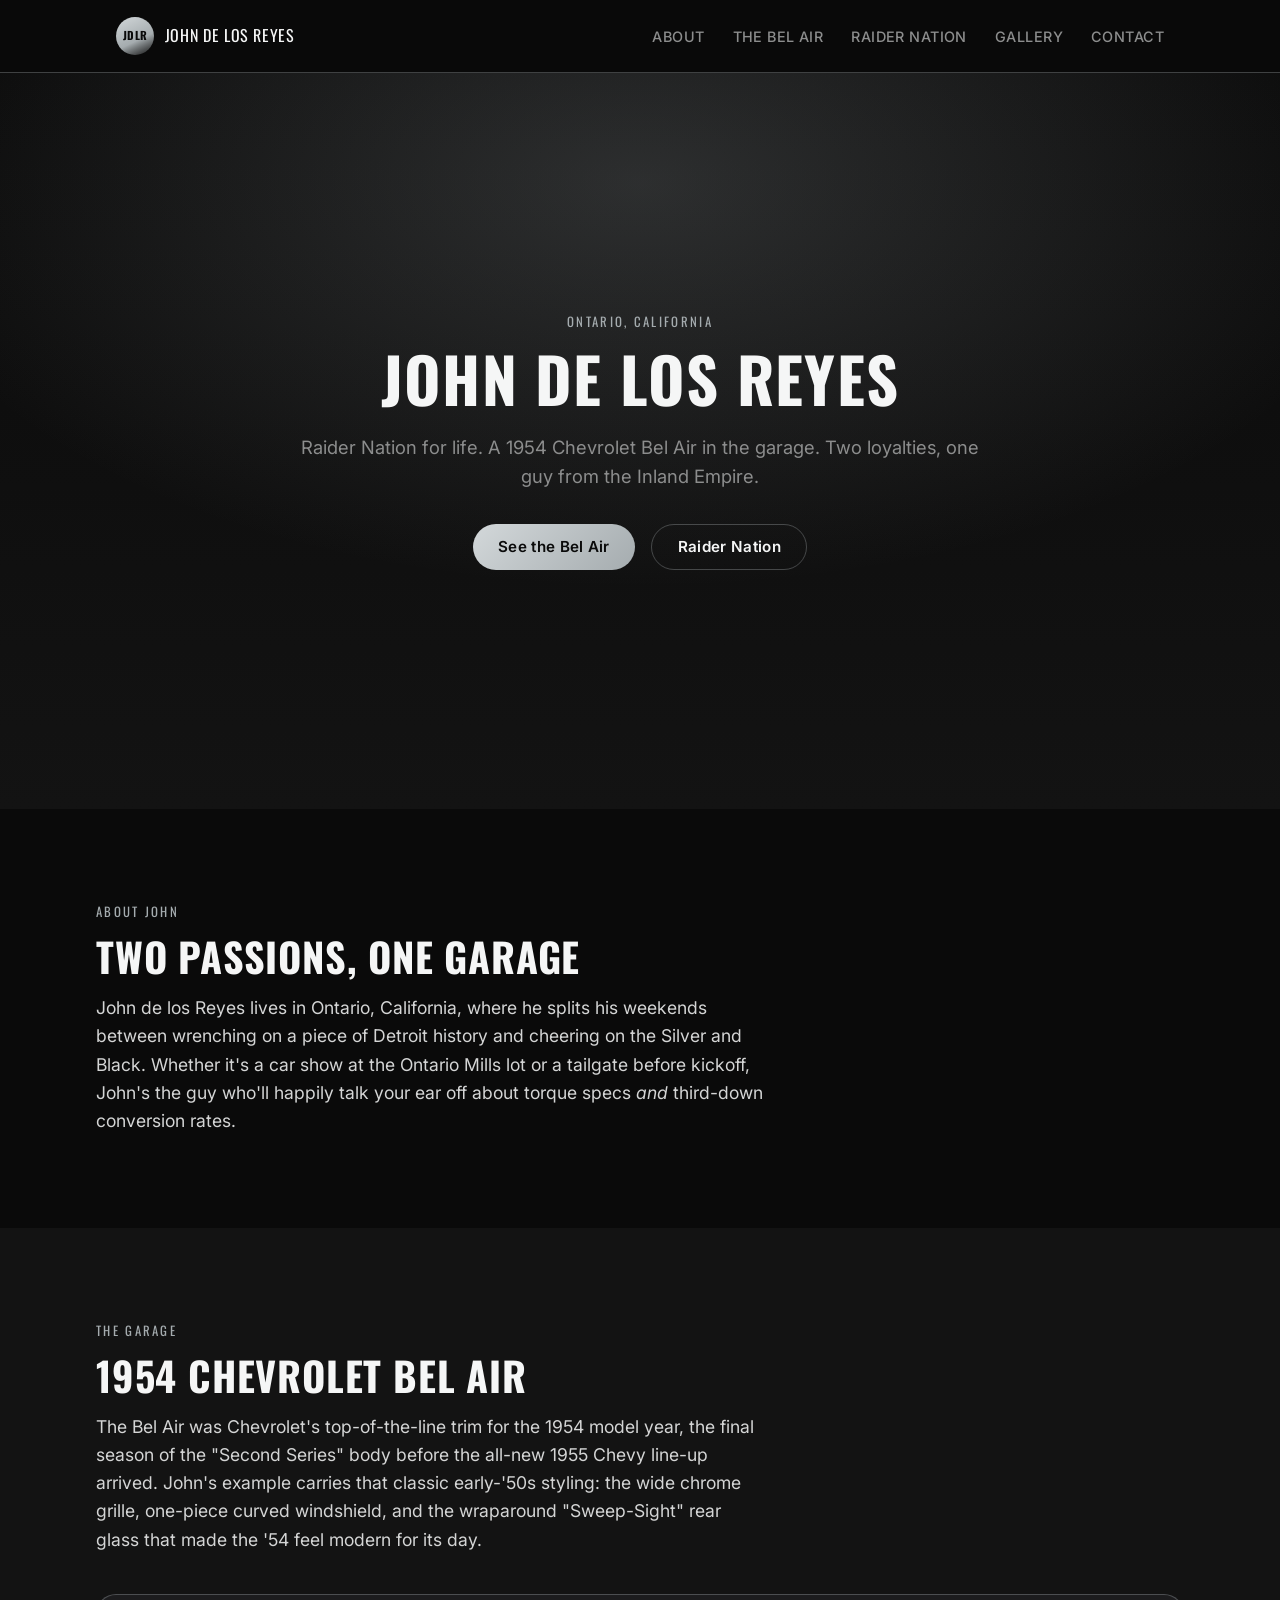
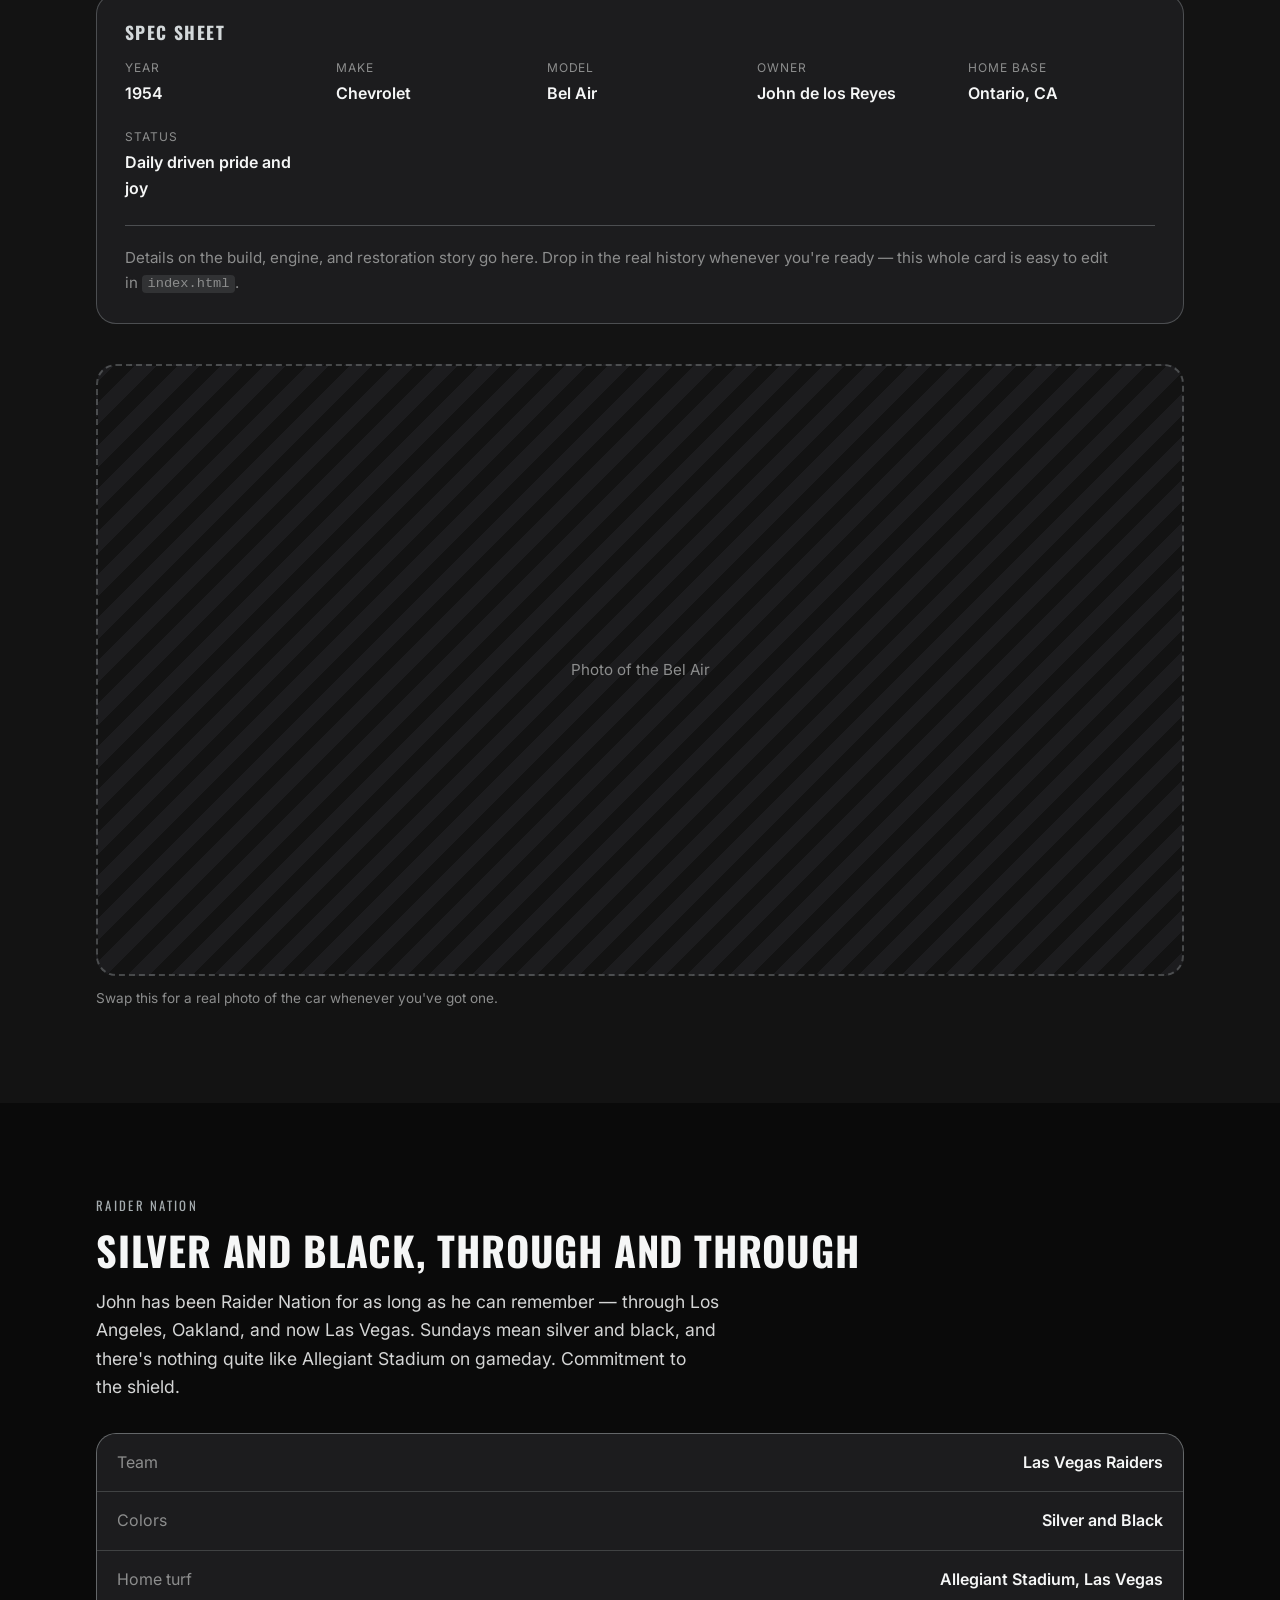
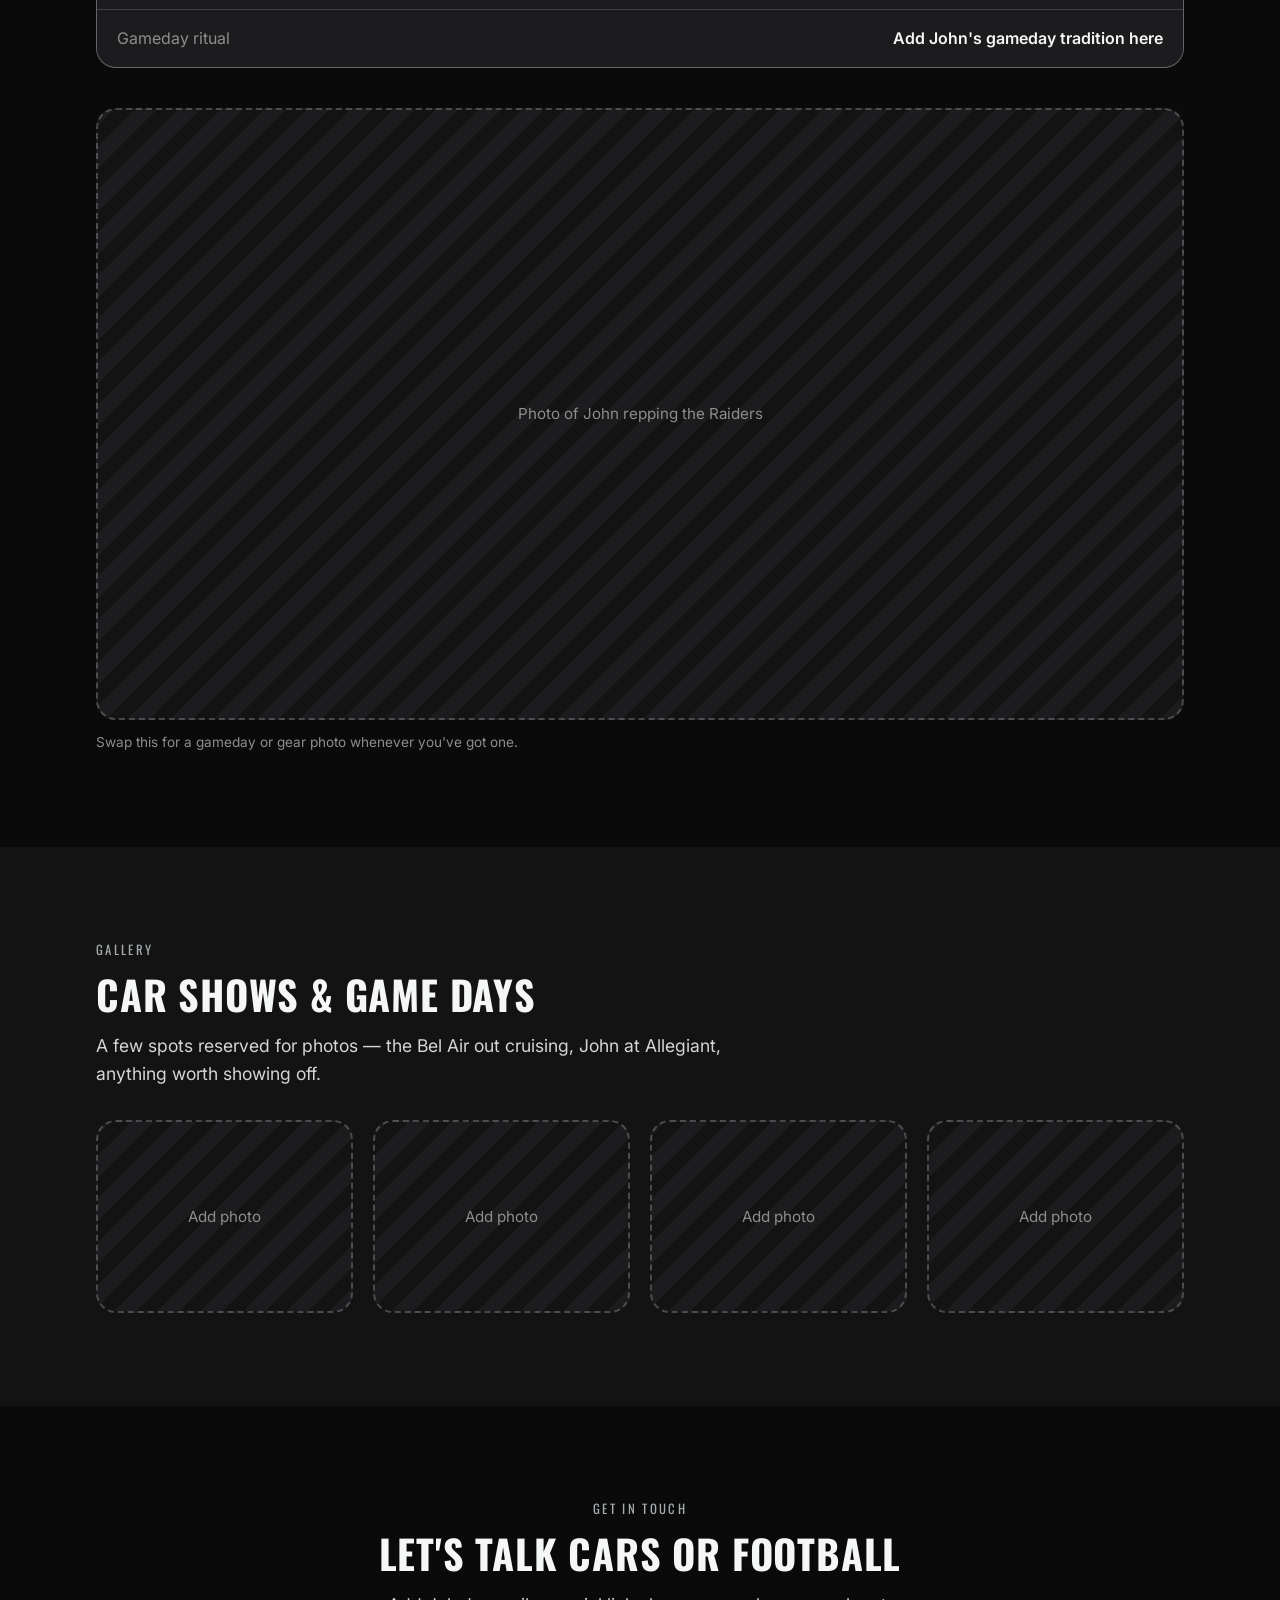
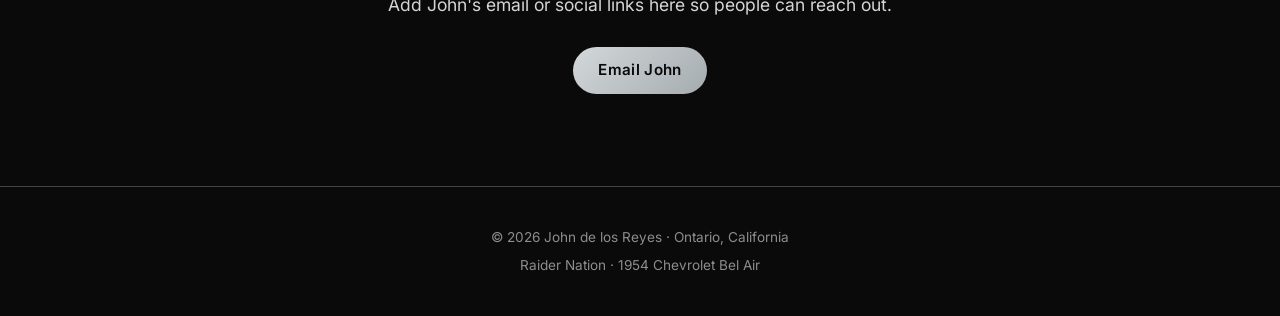
==== index.html @ 8a228792 "Add initial website structure and styles - Create index.html for the main page layout and content. -" ====
<!DOCTYPE html>
<html lang="en">
<head>
  <meta charset="utf-8">
  <meta name="viewport" content="width=device-width, initial-scale=1.0">
  <title>John de los Reyes | Raider Nation &amp; Classic Steel</title>
  <meta name="description" content="John de los Reyes — Ontario, California. Las Vegas Raiders diehard and proud owner of a 1954 Chevrolet Bel Air.">
  <meta name="theme-color" content="#0d0d0d">
  <link rel="icon" href="assets/favicon.svg" type="image/svg+xml">
  <link rel="stylesheet" href="css/styles.css">
</head>
<body>

  <a href="#content" class="skip-link">Skip to content</a>

  <header class="site-header">
    <div class="header-inner">
      <a class="brand" href="#top">
        <span class="brand-mark" aria-hidden="true">JDLR</span>
        <span class="brand-name">John de los Reyes</span>
      </a>

      <nav class="primary-nav" aria-label="Primary">
        <ul>
          <li><a href="#about">About</a></li>
          <li><a href="#bel-air">The Bel Air</a></li>
          <li><a href="#raiders">Raider Nation</a></li>
          <li><a href="#gallery">Gallery</a></li>
          <li><a href="#contact">Contact</a></li>
        </ul>
      </nav>

      <button type="button" class="menu-button" popovertarget="mobile-nav" popovertargetaction="toggle" aria-label="Open menu">
        <svg viewBox="0 0 24 24" aria-hidden="true" focusable="false"><path d="M3 6h18M3 12h18M3 18h18" stroke="currentColor" stroke-width="2" stroke-linecap="round"/></svg>
      </button>
    </div>

    <nav id="mobile-nav" popover class="mobile-nav" aria-label="Mobile">
      <ul>
        <li><a href="#about">About</a></li>
        <li><a href="#bel-air">The Bel Air</a></li>
        <li><a href="#raiders">Raider Nation</a></li>
        <li><a href="#gallery">Gallery</a></li>
        <li><a href="#contact">Contact</a></li>
      </ul>
    </nav>
  </header>

  <main id="content" tabindex="-1">

    <section id="top" class="hero">
      <div class="hero-bg" aria-hidden="true"></div>
      <div class="hero-inner reveal">
        <p class="eyebrow">Ontario, California</p>
        <h1>John de los Reyes</h1>
        <p class="hero-tagline">Raider Nation for life. A 1954 Chevrolet Bel Air in the garage. Two loyalties, one guy from the Inland Empire.</p>
        <div class="hero-actions">
          <a class="button button-primary" href="#bel-air">See the Bel Air</a>
          <a class="button button-ghost" href="#raiders">Raider Nation</a>
        </div>
      </div>
    </section>

    <section id="about" class="section">
      <div class="section-inner reveal">
        <p class="eyebrow">About John</p>
        <h2>Two passions, one garage</h2>
        <p class="lead">
          John de los Reyes lives in Ontario, California, where he splits his weekends between
          wrenching on a piece of Detroit history and cheering on the Silver and Black. Whether
          it's a car show at the Ontario Mills lot or a tailgate before kickoff, John's the guy
          who'll happily talk your ear off about torque specs <em>and</em> third-down conversion rates.
        </p>
      </div>
    </section>

    <section id="bel-air" class="section section-alt">
      <div class="section-inner reveal">
        <p class="eyebrow">The Garage</p>
        <h2>1954 Chevrolet Bel Air</h2>
        <p class="lead">
          The Bel Air was Chevrolet's top-of-the-line trim for the 1954 model year, the final
          season of the "Second Series" body before the all-new 1955 Chevy line-up arrived.
          John's example carries that classic early-'50s styling: the wide chrome grille,
          one-piece curved windshield, and the wraparound "Sweep-Sight" rear glass that made the
          '54 feel modern for its day.
        </p>

        <div class="specs-card">
          <h3>Spec sheet</h3>
          <dl class="specs-grid">
            <div class="spec">
              <dt>Year</dt>
              <dd>1954</dd>
            </div>
            <div class="spec">
              <dt>Make</dt>
              <dd>Chevrolet</dd>
            </div>
            <div class="spec">
              <dt>Model</dt>
              <dd>Bel Air</dd>
            </div>
            <div class="spec">
              <dt>Owner</dt>
              <dd>John de los Reyes</dd>
            </div>
            <div class="spec">
              <dt>Home base</dt>
              <dd>Ontario, CA</dd>
            </div>
            <div class="spec">
              <dt>Status</dt>
              <dd>Daily driven pride and joy</dd>
            </div>
          </dl>
          <p class="specs-note">
            <!-- John/David: swap this paragraph for the real story — engine, paint code, restoration history, how he found the car, etc. -->
            Details on the build, engine, and restoration story go here. Drop in the real history
            whenever you're ready — this whole card is easy to edit in <code>index.html</code>.
          </p>
        </div>

        <figure class="photo-placeholder">
          <div class="placeholder-box" role="img" aria-label="Photo of John's 1954 Chevrolet Bel Air — add a real photo here">
            <span>Photo of the Bel Air</span>
          </div>
          <figcaption>Swap this for a real photo of the car whenever you've got one.</figcaption>
        </figure>
      </div>
    </section>

    <section id="raiders" class="section">
      <div class="section-inner reveal">
        <p class="eyebrow">Raider Nation</p>
        <h2>Silver and Black, through and through</h2>
        <p class="lead">
          John has been Raider Nation for as long as he can remember — through Los Angeles,
          Oakland, and now Las Vegas. Sundays mean silver and black, and there's nothing quite
          like Allegiant Stadium on gameday. Commitment to the shield.
        </p>

        <ul class="fan-facts">
          <li>
            <span class="fan-fact-label">Team</span>
            <span class="fan-fact-value">Las Vegas Raiders</span>
          </li>
          <li>
            <span class="fan-fact-label">Colors</span>
            <span class="fan-fact-value">Silver and Black</span>
          </li>
          <li>
            <span class="fan-fact-label">Home turf</span>
            <span class="fan-fact-value">Allegiant Stadium, Las Vegas</span>
          </li>
          <li>
            <span class="fan-fact-label">Gameday ritual</span>
            <!-- John/David: fill in a real tradition — jersey, tailgate spot, watch party, etc. -->
            <span class="fan-fact-value">Add John's gameday tradition here</span>
          </li>
        </ul>

        <figure class="photo-placeholder">
          <div class="placeholder-box" role="img" aria-label="Photo of John in his Raiders gear — add a real photo here">
            <span>Photo of John repping the Raiders</span>
          </div>
          <figcaption>Swap this for a gameday or gear photo whenever you've got one.</figcaption>
        </figure>
      </div>
    </section>

    <section id="gallery" class="section section-alt">
      <div class="section-inner reveal">
        <p class="eyebrow">Gallery</p>
        <h2>Car shows &amp; game days</h2>
        <p class="lead">A few spots reserved for photos — the Bel Air out cruising, John at Allegiant, anything worth showing off.</p>

        <div class="gallery-grid">
          <div class="placeholder-box placeholder-box-small" role="img" aria-label="Gallery photo placeholder 1"><span>Add photo</span></div>
          <div class="placeholder-box placeholder-box-small" role="img" aria-label="Gallery photo placeholder 2"><span>Add photo</span></div>
          <div class="placeholder-box placeholder-box-small" role="img" aria-label="Gallery photo placeholder 3"><span>Add photo</span></div>
          <div class="placeholder-box placeholder-box-small" role="img" aria-label="Gallery photo placeholder 4"><span>Add photo</span></div>
        </div>
      </div>
    </section>

    <section id="contact" class="section section-contact">
      <div class="section-inner reveal">
        <p class="eyebrow">Get in touch</p>
        <h2>Let's talk cars or football</h2>
        <p class="lead">
          <!-- John/David: replace with a real email/social links -->
          Add John's email or social links here so people can reach out.
        </p>
        <div class="contact-links">
          <a class="button button-primary" href="mailto:john@johndlr.com">Email John</a>
        </div>
      </div>
    </section>

  </main>

  <footer class="site-footer">
    <p>&copy; <span id="year">2026</span> John de los Reyes &middot; Ontario, California</p>
    <p class="footer-sub">Raider Nation &middot; 1954 Chevrolet Bel Air</p>
  </footer>

  <script src="js/main.js"></script>
</body>
</html>
---- css/styles.css ----
@layer reset, base, theme, components, utilities;

/* ---------------------------------------------------------------- */
/* Fonts                                                             */
/* ---------------------------------------------------------------- */
@import url("https://fonts.googleapis.com/css2?family=Oswald:wght@500;600;700&family=Inter:wght@400;500;600&display=swap");

/* ---------------------------------------------------------------- */
/* Reset                                                              */
/* ---------------------------------------------------------------- */
@layer reset {
  :where(*, *::before, *::after) {
    box-sizing: border-box;
  }

  :where(html) {
    -webkit-text-size-adjust: 100%;
  }

  :where(body, h1, h2, h3, h4, p, dl, dd, figure) {
    margin: 0;
  }

  :where(ul, ol) {
    margin: 0;
    padding: 0;
    list-style: none;
  }

  :where(img, svg) {
    display: block;
    max-inline-size: 100%;
  }

  :where(a) {
    color: inherit;
  }

  :where(button) {
    font: inherit;
    color: inherit;
    background: none;
    border: 0;
    cursor: pointer;
  }
}

/* ---------------------------------------------------------------- */
/* Design tokens & base                                              */
/* ---------------------------------------------------------------- */
@layer base {
  :root {
    color-scheme: dark;

    /* Tier 1: literal tokens */
    --color-black: #0a0a0a;
    --color-black-soft: #131313;
    --color-charcoal: #1c1c1e;
    --color-silver: #a5acaf;
    --color-silver-bright: #d3d8da;
    --color-white: #f5f6f6;

    /* Tier 2: semantic tokens */
    --color-bg: var(--color-black);
    --color-bg-alt: var(--color-black-soft);
    --color-surface: var(--color-charcoal);
    --color-accent: var(--color-silver);
    --color-accent-bright: var(--color-silver-bright);
    --color-text: var(--color-white);
    --color-text-muted: color-mix(in oklab, var(--color-white) 60%, var(--color-black));
    --color-border: color-mix(in oklab, var(--color-silver) 35%, transparent);

    /* Typography */
    --font-heading: "Oswald", "Arial Narrow", system-ui, sans-serif;
    --font-body: "Inter", system-ui, -apple-system, "Segoe UI", sans-serif;

    /* Layout */
    --content-max: 68rem;
    --space-section: clamp(3.5rem, 6vw + 1rem, 7rem);
    --radius-md: 0.75rem;
    --radius-lg: 1.25rem;

    /* Motion */
    --ease-standard: cubic-bezier(0.2, 0.7, 0.2, 1);

    @property --animation-reduced {
      syntax: "*";
      inherits: false;
      initial-value: none;
    }
  }

  @media (forced-colors: active) {
    :root {
      --color-border: CanvasText;
    }
  }

  html {
    scroll-behavior: smooth;
    scroll-padding-top: 5.5rem;
  }

  @media (prefers-reduced-motion: reduce) {
    html {
      scroll-behavior: auto;
    }
    * {
      animation: var(--animation-reduced) !important;
    }
  }

  body {
    background: var(--color-bg);
    color: var(--color-text);
    font-family: var(--font-body);
    line-height: 1.6;
    -webkit-font-smoothing: antialiased;
  }

  h1, h2, h3 {
    font-family: var(--font-heading);
    text-transform: uppercase;
    letter-spacing: 0.02em;
    line-height: 1.1;
    text-wrap: balance;
  }

  p {
    text-wrap: pretty;
    overflow-wrap: break-word;
  }

  h1 { font-size: clamp(2.5rem, 3vw + 1.5rem, 4.5rem); }
  h2 { font-size: clamp(1.75rem, 1.5vw + 1.3rem, 2.75rem); }
  h3 {
    font-size: 1.1rem;
    letter-spacing: 0.08em;
    color: var(--color-accent-bright);
  }

  code {
    font-family: ui-monospace, SFMono-Regular, Menlo, monospace;
    background: color-mix(in oklab, var(--color-silver) 15%, transparent);
    padding: 0.1em 0.4em;
    border-radius: 0.3em;
    font-size: 0.9em;
  }

  :where(a:any-link, button, [tabindex]):focus-visible {
    outline: 3px solid var(--color-silver-bright);
    outline-offset: 3px;
  }
}

/* ---------------------------------------------------------------- */
/* Theme: shared visual patterns                                     */
/* ---------------------------------------------------------------- */
@layer theme {
  .eyebrow {
    font-family: var(--font-heading);
    text-transform: uppercase;
    letter-spacing: 0.18em;
    font-size: 0.8rem;
    color: var(--color-accent);
    margin-block-end: 0.75rem;
  }

  .lead {
    max-width: 42rem;
    font-size: 1.1rem;
    color: color-mix(in oklab, var(--color-text) 88%, var(--color-black));
  }
}

/* ---------------------------------------------------------------- */
/* Components                                                        */
/* ---------------------------------------------------------------- */
@layer components {

  /* Skip link */
  .skip-link:where(:not(:focus-within, :active)) {
    position: absolute;
    clip-path: inset(50%);
    overflow: hidden;
    inline-size: 1px;
    block-size: 1px;
    white-space: nowrap;
  }
  .skip-link:focus-within,
  .skip-link:active {
    position: fixed;
    inset-block-start: 1rem;
    inset-inline-start: 1rem;
    z-index: 100;
    padding: 0.6rem 1rem;
    background: var(--color-silver-bright);
    color: var(--color-black);
    border-radius: var(--radius-md);
    font-weight: 600;
  }

  /* Header / nav */
  .site-header {
    position: sticky;
    inset-block-start: 0;
    z-index: 50;
    background: color-mix(in oklab, var(--color-bg) 88%, transparent);
    backdrop-filter: blur(10px);
    border-block-end: 1px solid var(--color-border);
  }

  .header-inner {
    max-width: var(--content-max);
    margin-inline: auto;
    padding-inline: 1.25rem;
    block-size: 4.5rem;
    display: flex;
    align-items: center;
    justify-content: space-between;
    gap: 1rem;
  }

  .brand {
    display: flex;
    align-items: center;
    gap: 0.65rem;
    text-decoration: none;
    font-family: var(--font-heading);
  }

  .brand-mark {
    display: grid;
    place-items: center;
    inline-size: 2.4rem;
    block-size: 2.4rem;
    border-radius: 50%;
    background: linear-gradient(155deg in oklab, var(--color-silver-bright), var(--color-silver) 60%, var(--color-black-soft));
    color: var(--color-black);
    font-size: 0.7rem;
    font-weight: 700;
    letter-spacing: 0.03em;
  }

  .brand-name {
    font-size: 1rem;
    letter-spacing: 0.04em;
    text-transform: uppercase;
  }

  .primary-nav ul {
    display: flex;
    gap: 1.75rem;
  }

  .primary-nav a {
    text-decoration: none;
    font-size: 0.9rem;
    font-weight: 500;
    letter-spacing: 0.03em;
    text-transform: uppercase;
    color: var(--color-text-muted);
    padding-block: 0.35rem;
    border-block-end: 2px solid transparent;
    transition: color 0.2s var(--ease-standard), border-color 0.2s var(--ease-standard);
  }

  .primary-nav a:hover,
  .primary-nav a.is-active {
    color: var(--color-text);
    border-block-end-color: var(--color-silver);
  }

  .menu-button {
    display: none;
    inline-size: 2.75rem;
    block-size: 2.75rem;
    align-items: center;
    justify-content: center;
    border-radius: var(--radius-md);
    color: var(--color-text);
  }

  .menu-button svg {
    inline-size: 1.5rem;
    block-size: 1.5rem;
  }

  @media (width <= 46rem) {
    .primary-nav { display: none; }
    .menu-button { display: inline-flex; }
  }

  /* Mobile nav (Popover API) */
  .mobile-nav {
    position: fixed;
    inset-block: 0;
    inset-inline-end: 0;
    inset-inline-start: auto;
    margin: 0;
    inline-size: min(80vw, 20rem);
    block-size: 100dvh;
    max-block-size: none;
    border: 0;
    border-inline-start: 1px solid var(--color-border);
    background: var(--color-bg-alt);
    color: var(--color-text);
    padding: 5.5rem 1.5rem 2rem;
    translate: 100% 0;
    transition: translate 0.32s var(--ease-standard), display 0.32s allow-discrete, overlay 0.32s allow-discrete;
  }

  .mobile-nav:popover-open {
    translate: 0 0;
  }

  @starting-style {
    .mobile-nav:popover-open {
      translate: 100% 0;
    }
  }

  .mobile-nav::backdrop {
    background: color-mix(in oklab, var(--color-black) 60%, transparent);
    transition: background 0.32s var(--ease-standard), display 0.32s allow-discrete, overlay 0.32s allow-discrete;
  }

  .mobile-nav:popover-open::backdrop {
    background: color-mix(in oklab, var(--color-black) 60%, transparent);
  }

  @starting-style {
    .mobile-nav:popover-open::backdrop {
      background: transparent;
    }
  }

  .mobile-nav ul {
    display: flex;
    flex-direction: column;
    gap: 1.25rem;
  }

  .mobile-nav a {
    text-decoration: none;
    font-family: var(--font-heading);
    font-size: 1.15rem;
    text-transform: uppercase;
    letter-spacing: 0.03em;
    color: var(--color-text);
  }

  @media (prefers-reduced-motion: reduce) {
    .mobile-nav,
    .mobile-nav::backdrop {
      transition-duration: 1ms;
    }
  }

  /* Hero */
  .hero {
    position: relative;
    display: grid;
    place-items: center;
    min-block-size: min(46rem, 92dvh);
    padding-block: var(--space-section);
    padding-inline: 1.25rem;
    text-align: center;
    overflow: clip;
  }

  .hero-bg {
    position: absolute;
    inset: 0;
    background:
      radial-gradient(60% 55% at 50% 15%, color-mix(in oklab, var(--color-silver) 22%, transparent), transparent),
      linear-gradient(180deg in oklab, var(--color-black), var(--color-black-soft));
    z-index: -1;
  }

  .hero-inner {
    max-width: 44rem;
  }

  .hero-tagline {
    margin-block-start: 1.25rem;
    font-size: 1.15rem;
    color: var(--color-text-muted);
  }

  .hero-actions {
    margin-block-start: 2rem;
    display: flex;
    flex-wrap: wrap;
    gap: 1rem;
    justify-content: center;
  }

  /* Buttons */
  .button {
    display: inline-flex;
    align-items: center;
    justify-content: center;
    min-block-size: 2.9rem;
    padding-inline: 1.6rem;
    border-radius: 999px;
    text-decoration: none;
    font-weight: 600;
    font-size: 0.95rem;
    letter-spacing: 0.02em;
    transition: transform 0.15s var(--ease-standard), background 0.2s var(--ease-standard), color 0.2s var(--ease-standard);
  }

  .button:hover {
    transform: translateY(-2px);
  }

  .button-primary {
    background: linear-gradient(135deg in oklab, var(--color-silver-bright), var(--color-silver));
    color: var(--color-black);
  }

  .button-ghost {
    border: 1px solid var(--color-border);
    color: var(--color-text);
  }

  .button-ghost:hover {
    border-color: var(--color-silver);
  }

  /* Sections */
  .section {
    padding-block: var(--space-section);
    padding-inline: 1.25rem;
  }

  .section-alt {
    background: var(--color-bg-alt);
  }

  .section-inner {
    max-width: var(--content-max);
    margin-inline: auto;
  }

  .section h2 {
    margin-block-end: 1rem;
  }

  /* Specs card */
  .specs-card {
    margin-block-start: 2.5rem;
    padding: 1.75rem;
    background: var(--color-surface);
    border: 1px solid var(--color-border);
    border-radius: var(--radius-lg);
  }

  .specs-grid {
    display: grid;
    grid-template-columns: repeat(auto-fit, minmax(11rem, 1fr));
    gap: 1.25rem 1.5rem;
    margin-block-start: 1rem;
  }

  .spec dt {
    font-size: 0.75rem;
    text-transform: uppercase;
    letter-spacing: 0.08em;
    color: var(--color-text-muted);
    margin-block-end: 0.25rem;
  }

  .spec dd {
    font-weight: 600;
  }

  .specs-note {
    margin-block-start: 1.5rem;
    padding-block-start: 1.25rem;
    border-block-start: 1px solid var(--color-border);
    color: var(--color-text-muted);
    font-size: 0.95rem;
  }

  /* Fan facts list */
  .fan-facts {
    margin-block-start: 2rem;
    display: grid;
    gap: 1px;
    background: var(--color-border);
    border: 1px solid var(--color-border);
    border-radius: var(--radius-lg);
    overflow: clip;
  }

  .fan-facts li {
    display: flex;
    justify-content: space-between;
    gap: 1rem;
    padding: 1rem 1.25rem;
    background: var(--color-surface);
  }

  .fan-fact-label {
    color: var(--color-text-muted);
  }

  .fan-fact-value {
    font-weight: 600;
    text-align: right;
  }

  /* Photo placeholders */
  .photo-placeholder {
    margin-block-start: 2.5rem;
  }

  .placeholder-box {
    aspect-ratio: 16 / 9;
    display: grid;
    place-items: center;
    border: 2px dashed var(--color-border);
    border-radius: var(--radius-lg);
    background: repeating-linear-gradient(-45deg, var(--color-surface) 0 1em, var(--color-bg-alt) 0 2em);
    color: var(--color-text-muted);
    font-size: 0.95rem;
    text-align: center;
    padding: 1rem;
  }

  .photo-placeholder figcaption {
    margin-block-start: 0.75rem;
    font-size: 0.85rem;
    color: var(--color-text-muted);
  }

  .gallery-grid {
    margin-block-start: 2rem;
    display: grid;
    grid-template-columns: repeat(auto-fit, minmax(12rem, 1fr));
    gap: 1.25rem;
  }

  .placeholder-box-small {
    aspect-ratio: 4 / 3;
  }

  /* Contact */
  .section-contact {
    text-align: center;
  }

  .section-contact .section-inner {
    display: flex;
    flex-direction: column;
    align-items: center;
  }

  .contact-links {
    margin-block-start: 1.75rem;
  }

  /* Footer */
  .site-footer {
    padding: 2.5rem 1.25rem;
    text-align: center;
    border-block-start: 1px solid var(--color-border);
    color: var(--color-text-muted);
    font-size: 0.85rem;
  }

  .footer-sub {
    margin-block-start: 0.35rem;
  }
}

/* ---------------------------------------------------------------- */
/* Utilities: scroll reveal                                          */
/* ---------------------------------------------------------------- */
@layer utilities {
  /* Content is fully visible by default — this is a progressive
     enhancement. The .js class is only added by main.js, and only once
     an IntersectionObserver is confirmed available, so a JS failure or
     an old browser always leaves content visible. */
  .js .reveal {
    opacity: 0;
    translate: 0 1.5rem;
    transition: opacity 0.6s var(--ease-standard), translate 0.6s var(--ease-standard);
  }

  .js .reveal.is-visible {
    opacity: 1;
    translate: 0 0;
  }

  @media (prefers-reduced-motion: reduce) {
    .js .reveal {
      opacity: 1;
      translate: 0 0;
      transition: none;
    }
  }
}
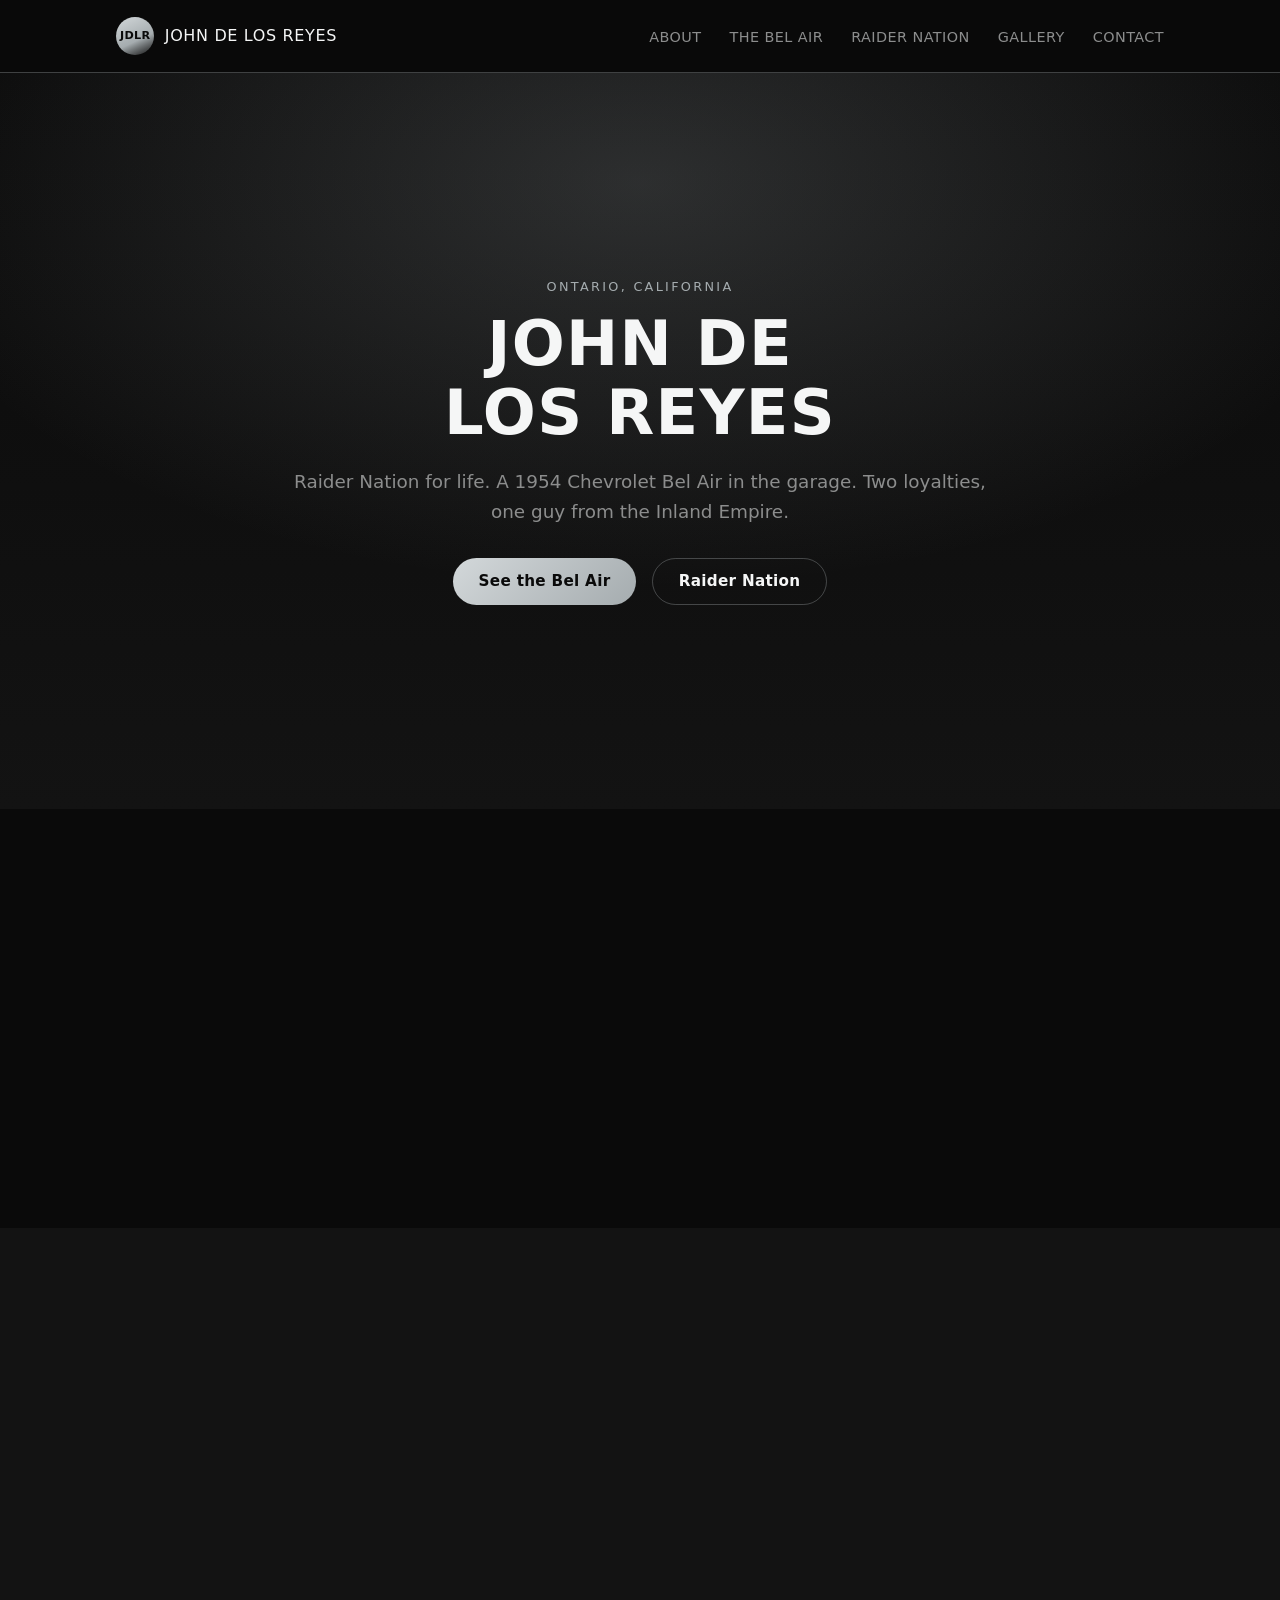
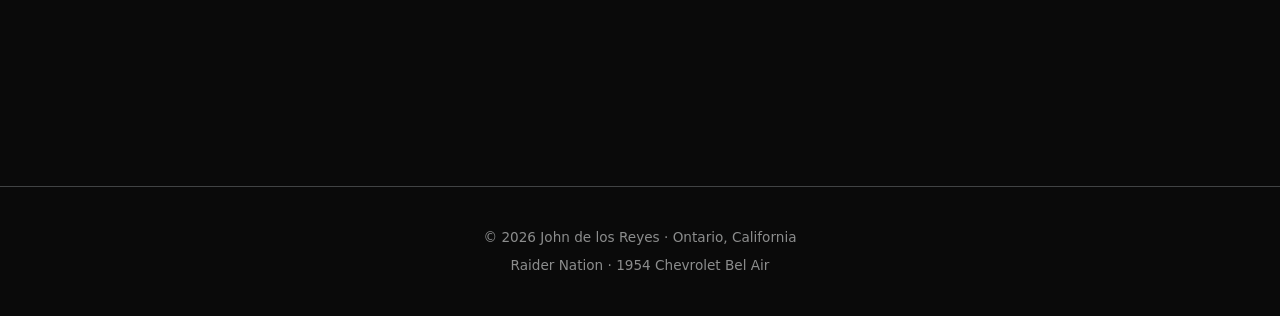
==== commit fcc0abc1: "Harden site security and fix sitemap reference - Add a strict Content-Security-Policy meta tag to in" ====
--- a/index.html
+++ b/index.html
@@ -3,6 +3,13 @@
 <head>
   <meta charset="utf-8">
   <meta name="viewport" content="width=device-width, initial-scale=1.0">
+  <!--
+    frame-ancestors and any report-to/report-uri are silently ignored inside
+    a <meta> CSP (spec restriction) — if this site ever moves behind a
+    server/CDN you control, also set the header version with:
+    frame-ancestors 'none'; report-to csp-endpoint
+  -->
+  <meta http-equiv="Content-Security-Policy" content="default-src 'none'; script-src 'self'; style-src 'self' https://fonts.googleapis.com; font-src https://fonts.gstatic.com; img-src 'self'; connect-src 'none'; base-uri 'none'; form-action 'none'; object-src 'none'; require-trusted-types-for 'script'; upgrade-insecure-requests">
   <title>John de los Reyes | Raider Nation &amp; Classic Steel</title>
   <meta name="description" content="John de los Reyes — Ontario, California. Las Vegas Raiders diehard and proud owner of a 1954 Chevrolet Bel Air.">
   <meta name="theme-color" content="#0d0d0d">
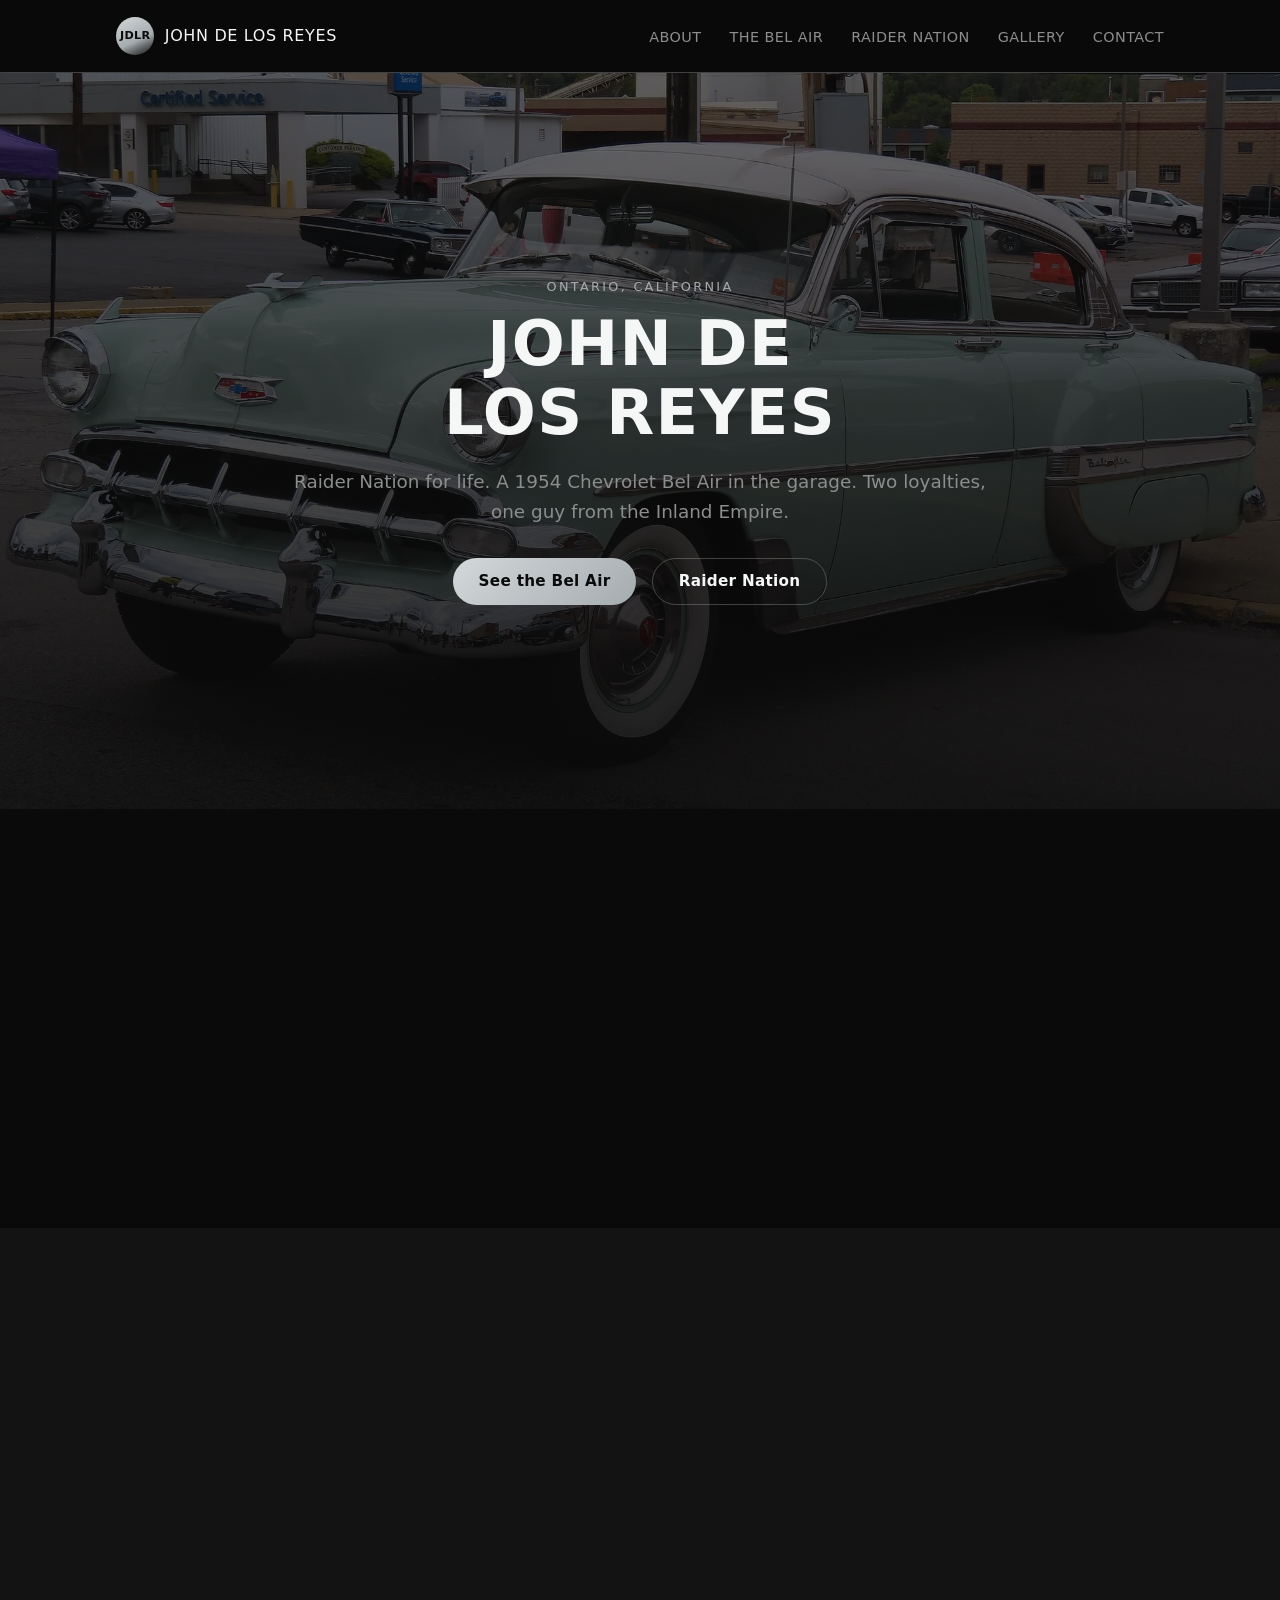
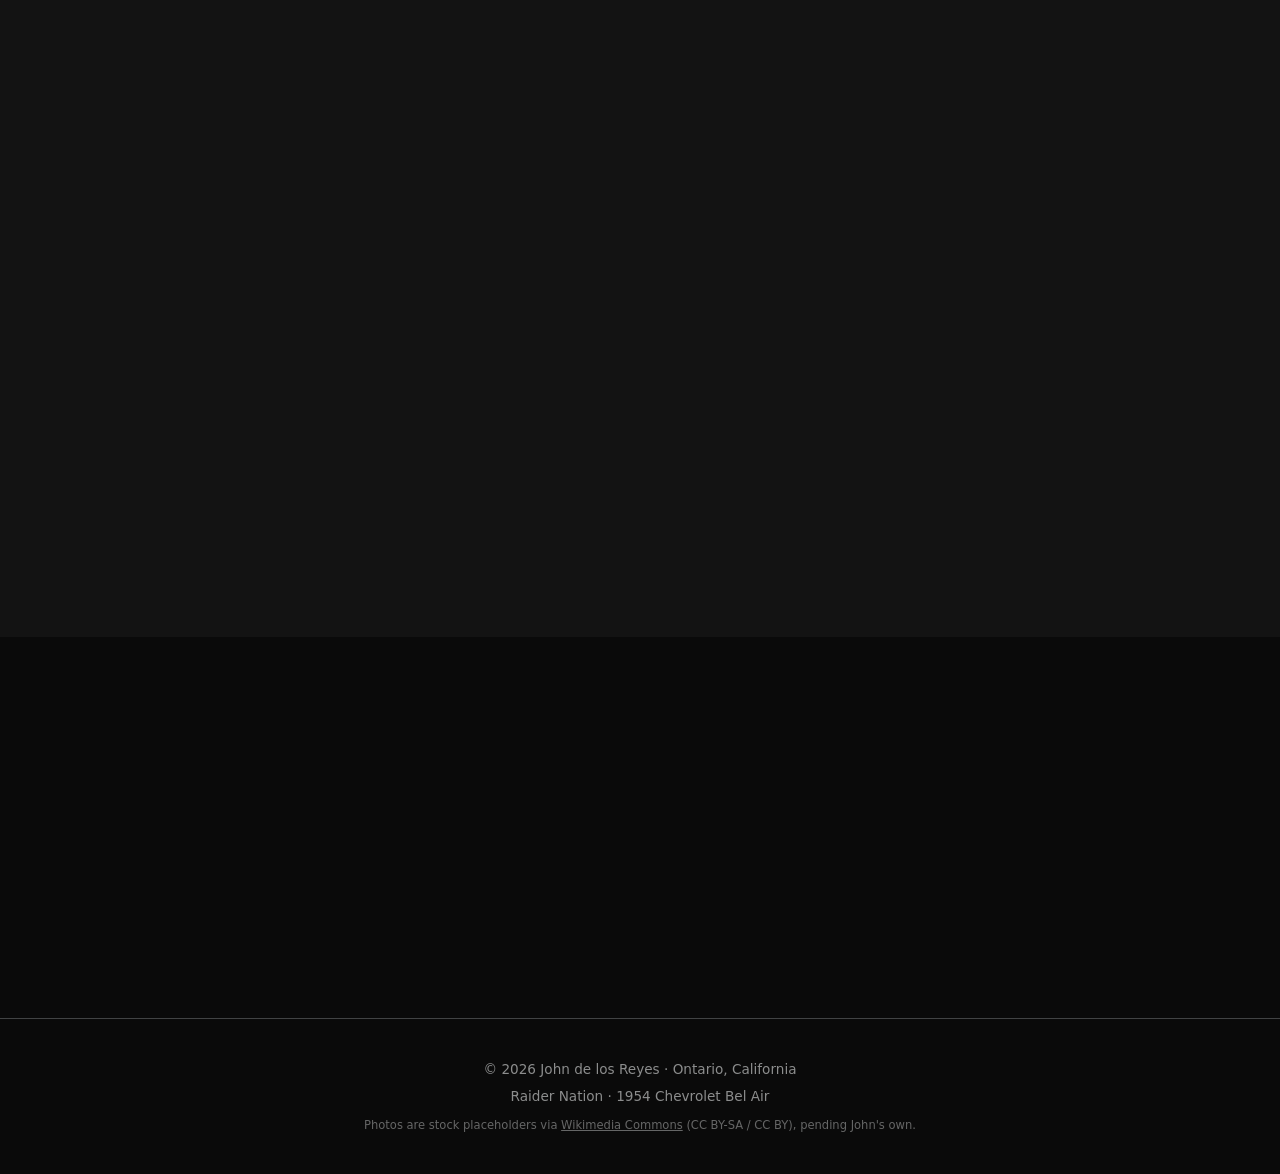
==== commit 2673998f: "Add stock photos for hero, Bel Air, Raiders, and gallery Replace placeholder boxes with self-hosted " ====
--- a/index.html
+++ b/index.html
@@ -129,10 +129,10 @@
         </div>
 
         <figure class="photo-placeholder">
-          <div class="placeholder-box" role="img" aria-label="Photo of John's 1954 Chevrolet Bel Air — add a real photo here">
-            <span>Photo of the Bel Air</span>
-          </div>
-          <figcaption>Swap this for a real photo of the car whenever you've got one.</figcaption>
+          <img class="photo" src="images/belair.webp" width="1400" height="785"
+               alt="A 1954 Chevrolet Bel Air, front right view, at a classic car show"
+               loading="lazy" decoding="async">
+          <figcaption>A 1954 Chevrolet Bel Air like John's — stock photo for now.</figcaption>
         </figure>
       </div>
     </section>
@@ -168,10 +168,10 @@
         </ul>
 
         <figure class="photo-placeholder">
-          <div class="placeholder-box" role="img" aria-label="Photo of John in his Raiders gear — add a real photo here">
-            <span>Photo of John repping the Raiders</span>
-          </div>
-          <figcaption>Swap this for a gameday or gear photo whenever you've got one.</figcaption>
+          <img class="photo" src="images/raiders.webp" width="1400" height="788"
+               alt="Interior of Allegiant Stadium in Las Vegas, home of the Raiders"
+               loading="lazy" decoding="async">
+          <figcaption>Allegiant Stadium, Las Vegas — stock photo for now.</figcaption>
         </figure>
       </div>
     </section>
@@ -183,10 +183,10 @@
         <p class="lead">A few spots reserved for photos — the Bel Air out cruising, John at Allegiant, anything worth showing off.</p>
 
         <div class="gallery-grid">
-          <div class="placeholder-box placeholder-box-small" role="img" aria-label="Gallery photo placeholder 1"><span>Add photo</span></div>
-          <div class="placeholder-box placeholder-box-small" role="img" aria-label="Gallery photo placeholder 2"><span>Add photo</span></div>
-          <div class="placeholder-box placeholder-box-small" role="img" aria-label="Gallery photo placeholder 3"><span>Add photo</span></div>
-          <div class="placeholder-box placeholder-box-small" role="img" aria-label="Gallery photo placeholder 4"><span>Add photo</span></div>
+          <img class="photo" src="images/gallery-1.webp" width="900" height="675" alt="1954 Chevrolet Bel Air, rear right view" loading="lazy" decoding="async">
+          <img class="photo" src="images/gallery-2.webp" width="900" height="675" alt="Dashboard and interior of a 1954 Chevrolet Bel Air" loading="lazy" decoding="async">
+          <img class="photo" src="images/gallery-3.webp" width="900" height="675" alt="Allegiant Stadium in Las Vegas on game day" loading="lazy" decoding="async">
+          <img class="photo" src="images/gallery-4.webp" width="900" height="675" alt="A classic 1940s Chevrolet at a car show" loading="lazy" decoding="async">
         </div>
       </div>
     </section>
@@ -210,6 +210,7 @@
   <footer class="site-footer">
     <p>&copy; <span id="year">2026</span> John de los Reyes &middot; Ontario, California</p>
     <p class="footer-sub">Raider Nation &middot; 1954 Chevrolet Bel Air</p>
+    <p class="photo-credits">Photos are stock placeholders via <a href="https://commons.wikimedia.org/">Wikimedia Commons</a> (CC BY-SA / CC BY), pending John's own.</p>
   </footer>
 
   <script src="js/main.js"></script>
--- a/css/styles.css
+++ b/css/styles.css
@@ -603,3 +603,50 @@
     }
   }
 }
+
+/* ---------------------------------------------------------------- */
+/* Real photos (stock placeholders for now)                         */
+/* ---------------------------------------------------------------- */
+@layer components {
+  .hero-bg {
+    background-image:
+      linear-gradient(
+        180deg in oklab,
+        color-mix(in oklab, var(--color-black) 58%, transparent),
+        color-mix(in oklab, var(--color-black) 90%, transparent)
+      ),
+      url("../images/hero.webp");
+    background-size: cover;
+    background-position: center 32%;
+    background-repeat: no-repeat;
+  }
+
+  .photo {
+    inline-size: 100%;
+    aspect-ratio: 16 / 9;
+    object-fit: cover;
+    border-radius: var(--radius-lg);
+    border: 1px solid var(--color-border);
+  }
+
+  .gallery-grid {
+    align-items: start;
+  }
+
+  .gallery-grid .photo {
+    aspect-ratio: 4 / 3;
+    margin: 0;
+  }
+
+  .photo-credits {
+    margin-block-start: 0.6rem;
+    font-size: 0.72rem;
+    line-height: 1.5;
+    color: var(--color-text-muted);
+    opacity: 0.7;
+  }
+
+  .photo-credits a {
+    text-decoration: underline;
+  }
+}
